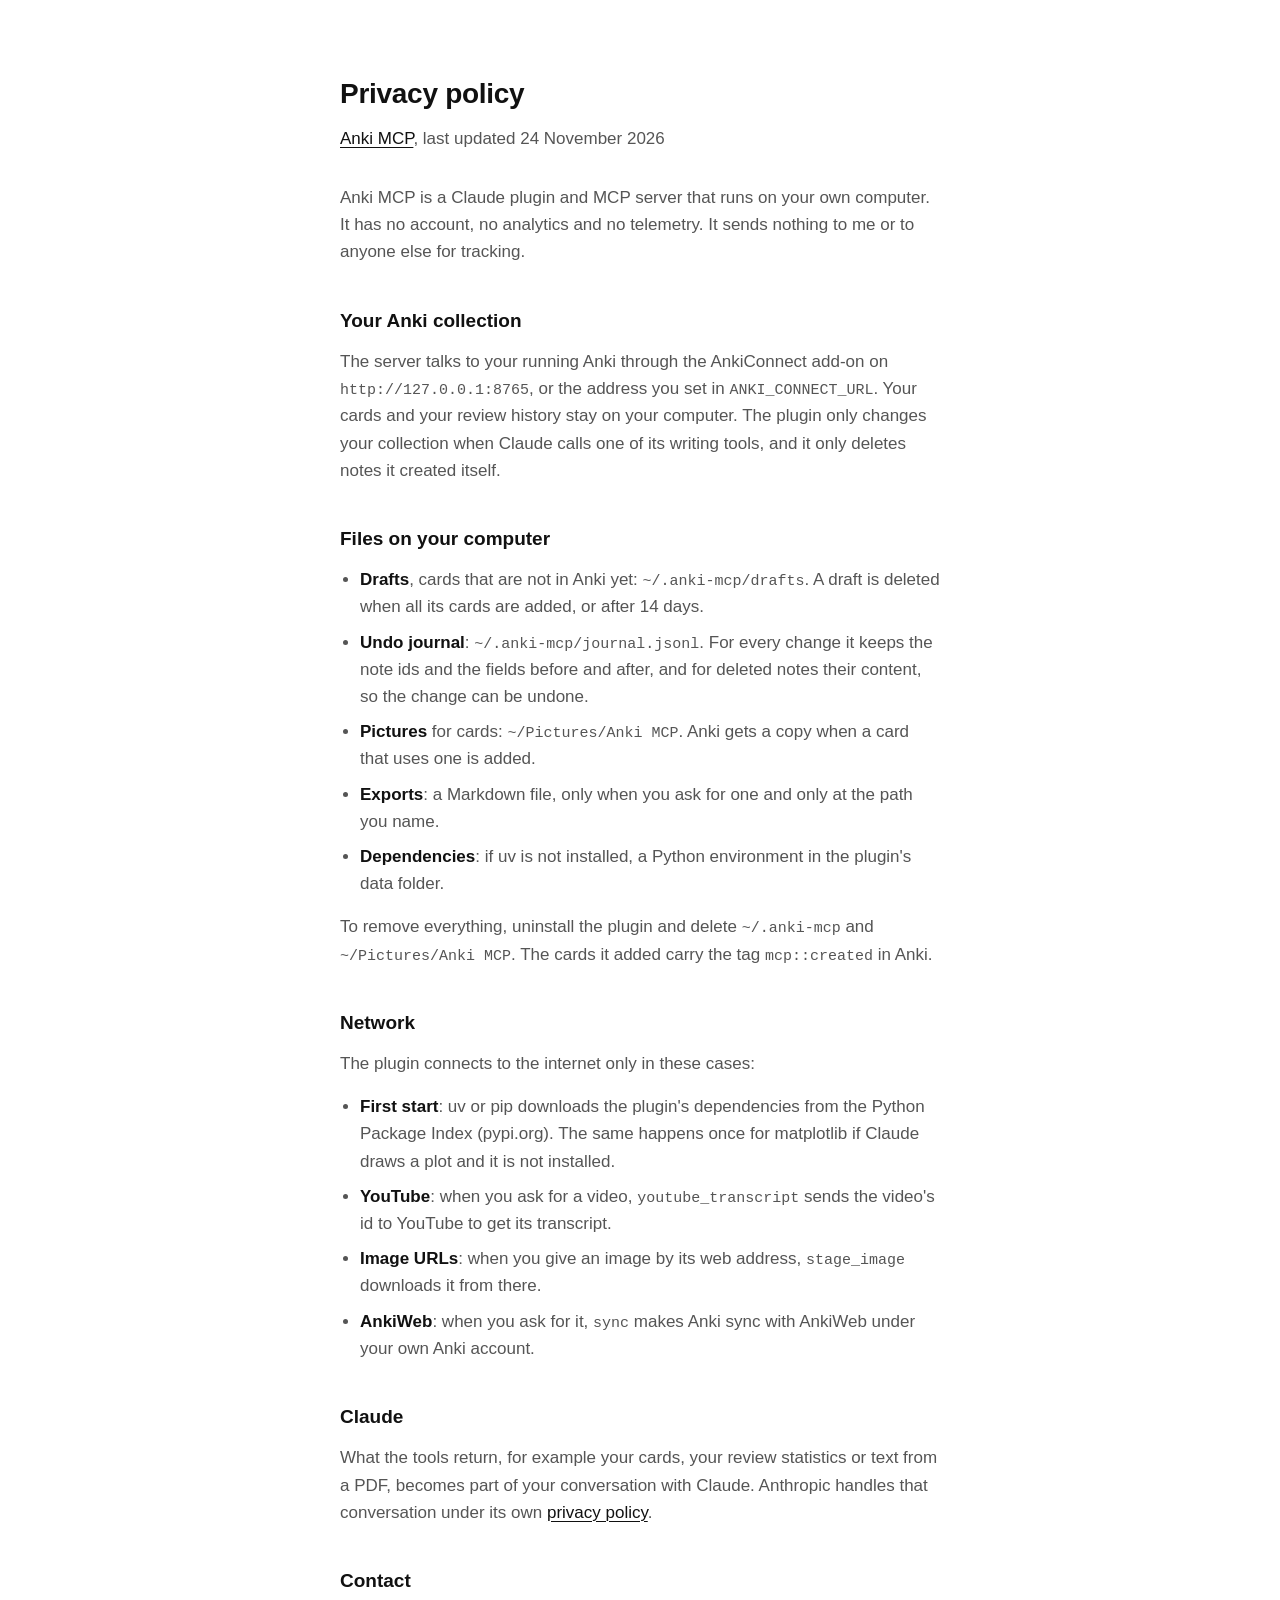
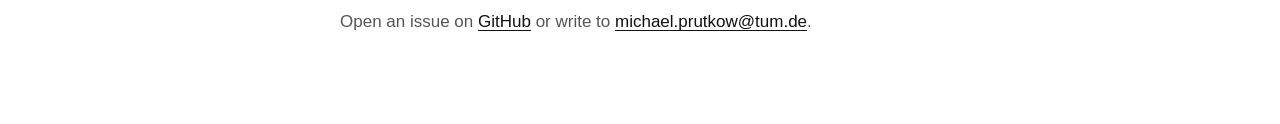
==== anki-mcp/privacy/index.html @ 7c457616 "Add privacy policy for Anki MCP" ====
<!doctype html>
<html lang="en">
<head>
<meta charset="utf-8">
<meta name="viewport" content="width=device-width, initial-scale=1">
<title>Privacy policy · Anki MCP</title>
<meta name="description" content="Privacy policy of Anki MCP, a Claude plugin for Anki.">
<style>
  :root { --fg: #111; --muted: #555; --bg: #fff; --line: #ddd; }
  @media (prefers-color-scheme: dark) {
    :root { --fg: #eee; --muted: #aaa; --bg: #111; --line: #333; }
  }
  * { box-sizing: border-box; }
  body {
    margin: 0; background: var(--bg); color: var(--fg);
    font: 17px/1.6 -apple-system, BlinkMacSystemFont, "Segoe UI", Helvetica, Arial, sans-serif;
  }
  main { max-width: 640px; margin: 0 auto; padding: 72px 20px; }
  h1 { font-size: 28px; font-weight: 600; margin: 0 0 8px; letter-spacing: -0.01em; }
  h2 { font-size: 19px; font-weight: 600; margin: 40px 0 12px; }
  p, li { color: var(--muted); }
  p { margin: 0 0 16px; }
  ul { margin: 0 0 16px; padding-left: 20px; }
  li { margin: 0 0 8px; }
  strong { color: var(--fg); font-weight: 600; }
  code { font: 15px ui-monospace, SFMono-Regular, Menlo, monospace; }
  .date { margin-bottom: 32px; }
  a { color: var(--fg); text-decoration: underline; text-underline-offset: 3px; text-decoration-thickness: 1px; }
  a:hover { text-decoration-thickness: 2px; }
</style>
</head>
<body>
<main>
  <h1>Privacy policy</h1>
  <p class="date"><a href="https://github.com/MichaelPrutkow/anki-mcp">Anki MCP</a>, last updated 24 November 2026</p>

  <p>Anki MCP is a Claude plugin and MCP server that runs on your own computer. It has no account, no analytics and no telemetry. It sends nothing to me or to anyone else for tracking.</p>

  <h2>Your Anki collection</h2>
  <p>The server talks to your running Anki through the AnkiConnect add-on on <code>http://127.0.0.1:8765</code>, or the address you set in <code>ANKI_CONNECT_URL</code>. Your cards and your review history stay on your computer. The plugin only changes your collection when Claude calls one of its writing tools, and it only deletes notes it created itself.</p>

  <h2>Files on your computer</h2>
  <ul>
    <li><strong>Drafts</strong>, cards that are not in Anki yet: <code>~/.anki-mcp/drafts</code>. A draft is deleted when all its cards are added, or after 14 days.</li>
    <li><strong>Undo journal</strong>: <code>~/.anki-mcp/journal.jsonl</code>. For every change it keeps the note ids and the fields before and after, and for deleted notes their content, so the change can be undone.</li>
    <li><strong>Pictures</strong> for cards: <code>~/Pictures/Anki MCP</code>. Anki gets a copy when a card that uses one is added.</li>
    <li><strong>Exports</strong>: a Markdown file, only when you ask for one and only at the path you name.</li>
    <li><strong>Dependencies</strong>: if uv is not installed, a Python environment in the plugin's data folder.</li>
  </ul>
  <p>To remove everything, uninstall the plugin and delete <code>~/.anki-mcp</code> and <code>~/Pictures/Anki MCP</code>. The cards it added carry the tag <code>mcp::created</code> in Anki.</p>

  <h2>Network</h2>
  <p>The plugin connects to the internet only in these cases:</p>
  <ul>
    <li><strong>First start</strong>: uv or pip downloads the plugin's dependencies from the Python Package Index (pypi.org). The same happens once for matplotlib if Claude draws a plot and it is not installed.</li>
    <li><strong>YouTube</strong>: when you ask for a video, <code>youtube_transcript</code> sends the video's id to YouTube to get its transcript.</li>
    <li><strong>Image URLs</strong>: when you give an image by its web address, <code>stage_image</code> downloads it from there.</li>
    <li><strong>AnkiWeb</strong>: when you ask for it, <code>sync</code> makes Anki sync with AnkiWeb under your own Anki account.</li>
  </ul>

  <h2>Claude</h2>
  <p>What the tools return, for example your cards, your review statistics or text from a PDF, becomes part of your conversation with Claude. Anthropic handles that conversation under its own <a href="https://www.anthropic.com/legal/privacy">privacy policy</a>.</p>

  <h2>Contact</h2>
  <p>Open an issue on <a href="https://github.com/MichaelPrutkow/anki-mcp/issues">GitHub</a> or write to <a href="mailto:michael.prutkow@tum.de">michael.prutkow@tum.de</a>.</p>
</main>
</body>
</html>
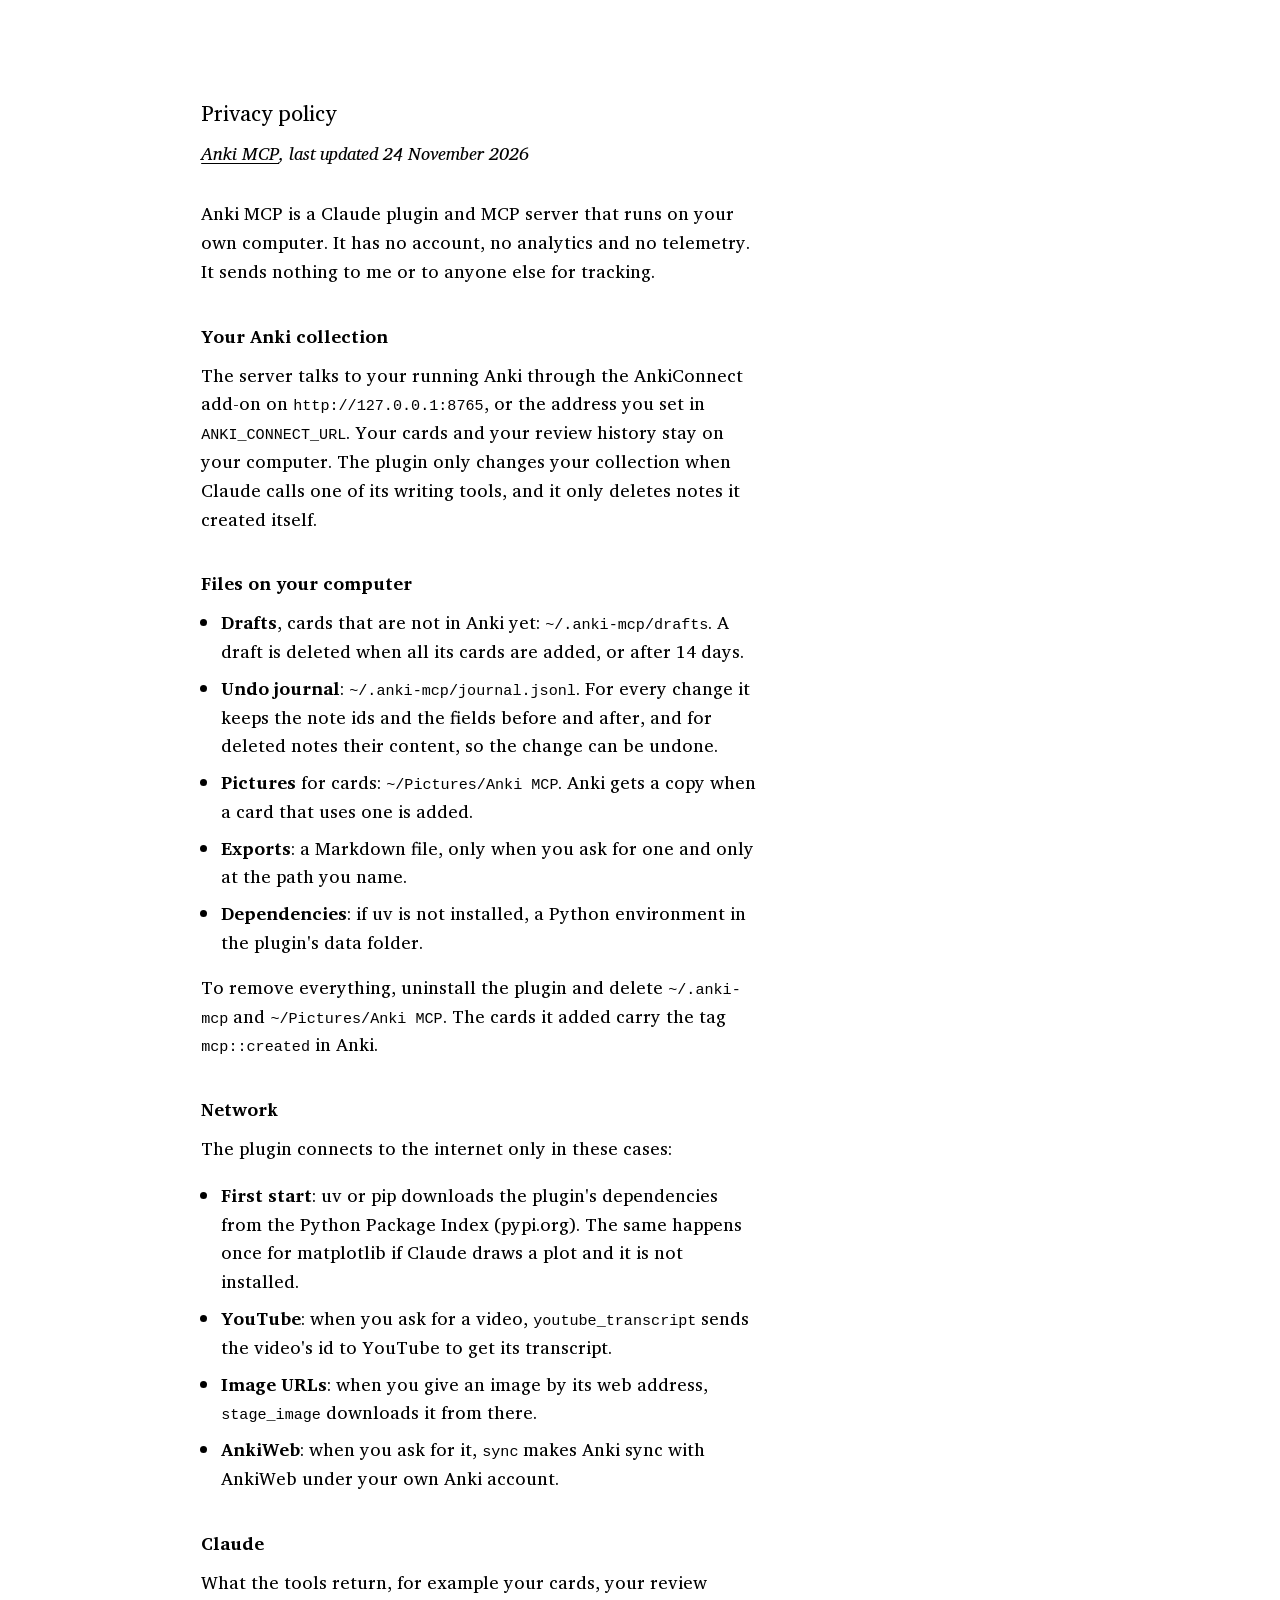
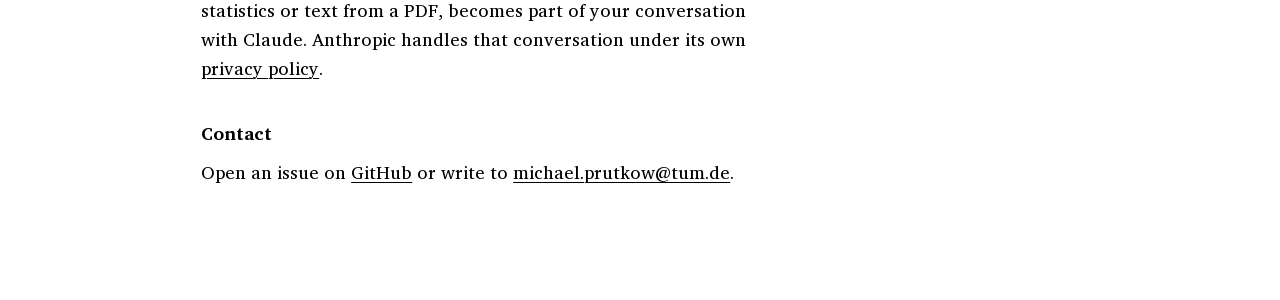
==== commit 8defbae6: "new look" ====
--- a/anki-mcp/privacy/index.html
+++ b/anki-mcp/privacy/index.html
@@ -5,34 +5,22 @@
 <meta name="viewport" content="width=device-width, initial-scale=1">
 <title>Privacy policy · Anki MCP</title>
 <meta name="description" content="Privacy policy of Anki MCP, a Claude plugin for Anki.">
+<link rel="canonical" href="https://prutkow.com/anki-mcp/privacy/">
+<link rel="icon" href="/favicon.svg" type="image/svg+xml">
+<link rel="apple-touch-icon" href="/apple-touch-icon.png">
+<meta name="theme-color" content="#ffffff">
+<link rel="stylesheet" href="/style.css">
 <style>
-  :root { --fg: #111; --muted: #555; --bg: #fff; --line: #ddd; }
-  @media (prefers-color-scheme: dark) {
-    :root { --fg: #eee; --muted: #aaa; --bg: #111; --line: #333; }
-  }
-  * { box-sizing: border-box; }
-  body {
-    margin: 0; background: var(--bg); color: var(--fg);
-    font: 17px/1.6 -apple-system, BlinkMacSystemFont, "Segoe UI", Helvetica, Arial, sans-serif;
-  }
-  main { max-width: 640px; margin: 0 auto; padding: 72px 20px; }
-  h1 { font-size: 28px; font-weight: 600; margin: 0 0 8px; letter-spacing: -0.01em; }
-  h2 { font-size: 19px; font-weight: 600; margin: 40px 0 12px; }
-  p, li { color: var(--muted); }
-  p { margin: 0 0 16px; }
+  h1 { margin-bottom: 8px; }
   ul { margin: 0 0 16px; padding-left: 20px; }
   li { margin: 0 0 8px; }
-  strong { color: var(--fg); font-weight: 600; }
-  code { font: 15px ui-monospace, SFMono-Regular, Menlo, monospace; }
-  .date { margin-bottom: 32px; }
-  a { color: var(--fg); text-decoration: underline; text-underline-offset: 3px; text-decoration-thickness: 1px; }
-  a:hover { text-decoration-thickness: 2px; }
+  .date { font-style: italic; margin-bottom: 32px; }
 </style>
 </head>
 <body>
 <main>
   <h1>Privacy policy</h1>
-  <p class="date"><a href="https://github.com/MichaelPrutkow/anki-mcp">Anki MCP</a>, last updated 24 November 2026</p>
+  <p class="date"><a href="https://github.com/MichaelPrutkow/anki-mcp" target="_blank" rel="noopener">Anki MCP</a>, last updated 24 November 2026</p>
 
   <p>Anki MCP is a Claude plugin and MCP server that runs on your own computer. It has no account, no analytics and no telemetry. It sends nothing to me or to anyone else for tracking.</p>
 
@@ -59,10 +47,10 @@
   </ul>
 
   <h2>Claude</h2>
-  <p>What the tools return, for example your cards, your review statistics or text from a PDF, becomes part of your conversation with Claude. Anthropic handles that conversation under its own <a href="https://www.anthropic.com/legal/privacy">privacy policy</a>.</p>
+  <p>What the tools return, for example your cards, your review statistics or text from a PDF, becomes part of your conversation with Claude. Anthropic handles that conversation under its own <a href="https://www.anthropic.com/legal/privacy" target="_blank" rel="noopener">privacy policy</a>.</p>
 
   <h2>Contact</h2>
-  <p>Open an issue on <a href="https://github.com/MichaelPrutkow/anki-mcp/issues">GitHub</a> or write to <a href="mailto:michael.prutkow@tum.de">michael.prutkow@tum.de</a>.</p>
+  <p>Open an issue on <a href="https://github.com/MichaelPrutkow/anki-mcp/issues" target="_blank" rel="noopener">GitHub</a> or write to <a href="mailto:michael.prutkow@tum.de">michael.prutkow@tum.de</a>.</p>
 </main>
 </body>
 </html>
--- a/style.css
+++ b/style.css
@@ -0,0 +1,32 @@
+/* Charter is built into macOS and iOS; everywhere else Charis SIL (a Charter derivative, OFL) is loaded. */
+@font-face { font-family: "Charis SIL"; font-style: normal; font-weight: 400; font-display: swap; src: url("/fonts/charis-400.woff2") format("woff2"); }
+@font-face { font-family: "Charis SIL"; font-style: italic; font-weight: 400; font-display: swap; src: url("/fonts/charis-400-italic.woff2") format("woff2"); }
+@font-face { font-family: "Charis SIL"; font-style: normal; font-weight: 700; font-display: swap; src: url("/fonts/charis-700.woff2") format("woff2"); }
+
+:root { --fg: #000; --bg: #fff; color-scheme: light; }
+* { box-sizing: border-box; }
+html { background: var(--bg); color: var(--fg); -webkit-text-size-adjust: 100%; }
+body {
+  margin: 0;
+  font: 18px/1.6 Charter, "Bitstream Charter", "Charis SIL", Georgia, serif;
+  text-rendering: optimizeLegibility;
+}
+main { max-width: 600px; margin: 0 0 0 14vw; padding: 96px 22px; }
+
+h1 { font-size: 1.2em; font-weight: 400; margin: 0 0 30px; }
+h2 { font-size: 1em; font-weight: 700; margin: 36px 0 10px; }
+p { margin: 0 0 1em; }
+
+a { color: var(--fg); text-decoration: underline; text-underline-offset: 3px; text-decoration-thickness: 1px; }
+a:hover { text-decoration-thickness: 2px; }
+
+.dash { list-style: none; margin: 0 0 1em; padding: 0; }
+.dash li { position: relative; padding-left: 1.1em; margin: 0 0 4px; }
+.dash li::before { content: "-"; position: absolute; left: 0; }
+
+hr { border: 0; border-top: 1px solid var(--fg); margin: 32px 0; }
+code { font: 0.84em ui-monospace, SFMono-Regular, Menlo, monospace; }
+
+@media (max-width: 600px) {
+  main { margin: 0; padding-top: 56px; }
+}
